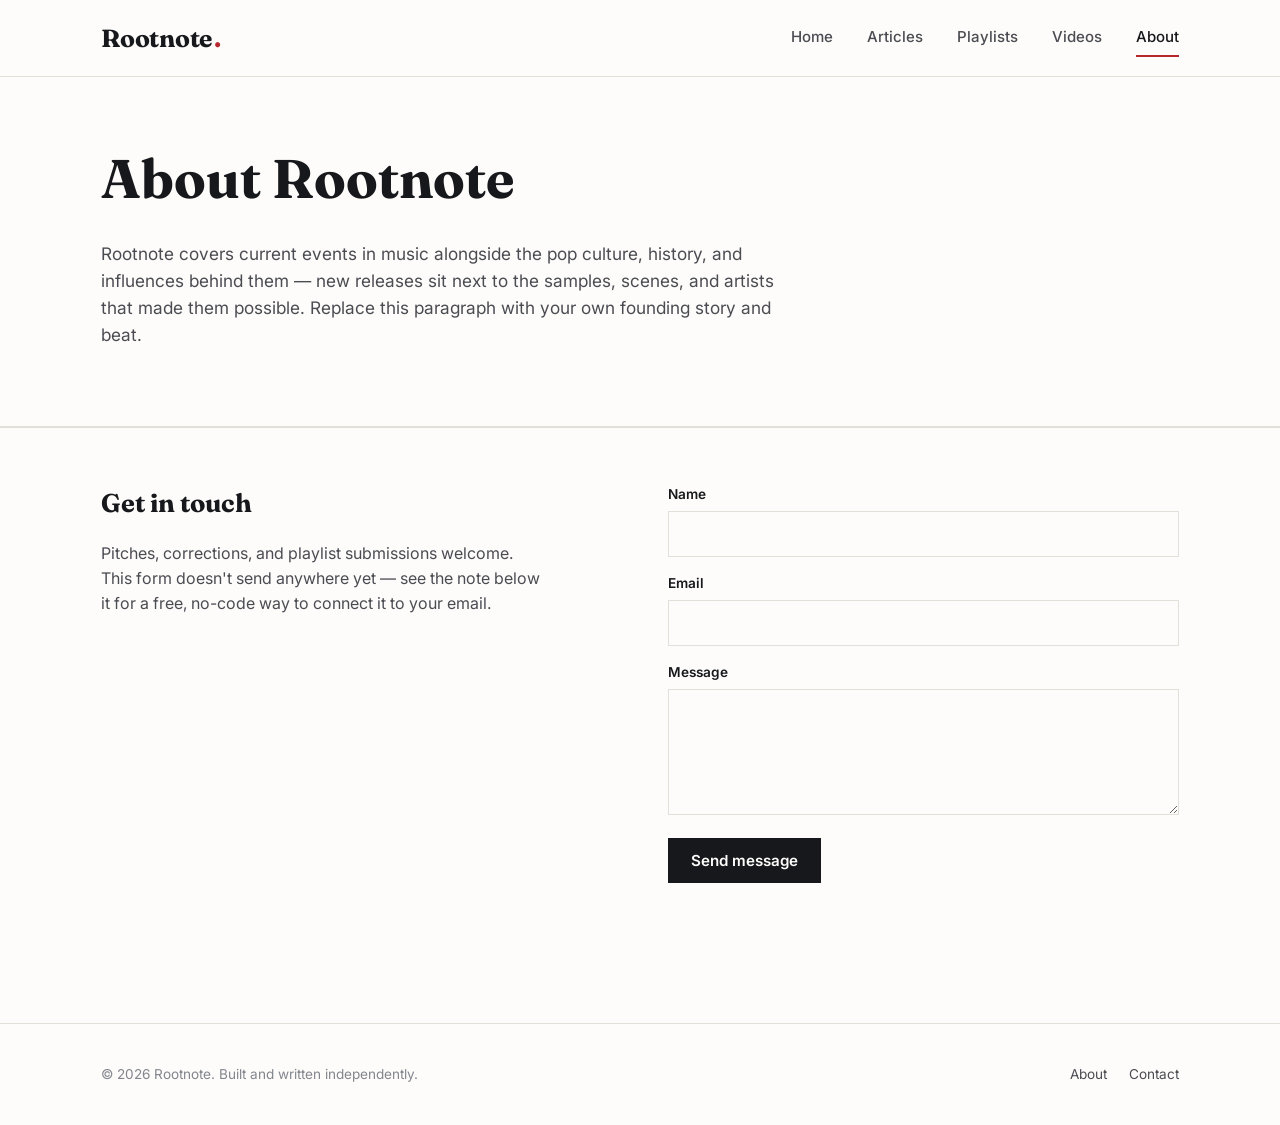
==== about.html @ 58539474 "Add files via upload" ====
<!DOCTYPE html>
<html lang="en">
<head>
<meta charset="UTF-8">
<meta name="viewport" content="width=device-width, initial-scale=1.0">
<title>About — Rootnote</title>
<meta name="description" content="About Rootnote and how to get in touch.">
<link rel="stylesheet" href="css/style.css">
</head>
<body>

<header class="site-header">
  <div class="wrap">
    <a href="index.html" class="wordmark">Rootnote<span class="dot">.</span></a>
    <nav class="main-nav" id="main-nav">
      <a href="index.html">Home</a>
      <a href="articles.html">Articles</a>
      <a href="playlists.html">Playlists</a>
      <a href="videos.html">Videos</a>
      <a href="about.html" aria-current="page">About</a>
    </nav>
    <button class="nav-toggle" aria-label="Toggle menu" aria-expanded="false">
      <svg width="24" height="24" viewBox="0 0 24 24" fill="none" stroke="currentColor" stroke-width="2"><path d="M3 6h18M3 12h18M3 18h18"/></svg>
    </button>
  </div>
</header>

<section class="about-hero">
  <div class="wrap">
    <h1>About Rootnote</h1>
    <p>Rootnote covers current events in music alongside the pop culture, history, and influences behind them — new releases sit next to the samples, scenes, and artists that made them possible. Replace this paragraph with your own founding story and beat.</p>
  </div>
</section>

<section id="contact">
  <div class="wrap" style="display:grid; grid-template-columns: 1fr 1fr; gap:56px;">
    <div>
      <div class="section-head" style="border:none; margin-bottom:18px; padding-bottom:0;">
        <h2 style="font-size:1.6rem;">Get in touch</h2>
      </div>
      <p style="color:var(--ink-soft); max-width:44ch;">Pitches, corrections, and playlist submissions welcome. This form doesn't send anywhere yet — see the note below it for a free, no-code way to connect it to your email.</p>
    </div>
    <form class="contact-form">
      <div>
        <label for="name">Name</label>
        <input type="text" id="name" name="name" required>
      </div>
      <div>
        <label for="email">Email</label>
        <input type="email" id="email" name="email" required>
      </div>
      <div>
        <label for="message">Message</label>
        <textarea id="message" name="message" rows="5" required></textarea>
      </div>
      <button type="submit" class="btn btn-solid" style="align-self:flex-start;">Send message</button>
      <p class="form-status" style="font-size:0.88rem; color:var(--ink-faint);"></p>
    </form>
  </div>
</section>

<footer class="site-footer">
  <div class="wrap">
    <p>&copy; 2026 Rootnote. Built and written independently.</p>
    <div class="footer-links">
      <a href="about.html">About</a>
      <a href="about.html#contact">Contact</a>
    </div>
  </div>
</footer>

<script src="js/main.js"></script>
</body>
</html>
---- css/style.css ----
/* ===========================================================
   THE A-SIDE — design tokens
   Paper editorial look: white ground, near-black ink,
   a vinyl-label red for emphasis, a muted brass gold for
   secondary accents. Serif display / grotesque sans body.
=========================================================== */

@import url('https://fonts.googleapis.com/css2?family=Fraunces:opsz,wght@9..144,400;9..144,500;9..144,600;9..144,700&family=Inter:wght@400;500;600;700&display=swap');

:root {
  --paper: #FDFCFA;
  --ink: #17181C;
  --ink-soft: #4A4C52;
  --ink-faint: #83868D;
  --line: #E3E0D9;
  --red: #B5292E;
  --gold: #B8912B;
  --paper-shade: #F4F1EA;

  --serif: 'Fraunces', Georgia, serif;
  --sans: 'Inter', -apple-system, BlinkMacSystemFont, 'Segoe UI', sans-serif;

  --max-width: 1180px;
  --gutter: clamp(20px, 4vw, 56px);
}

* { box-sizing: border-box; }
html { scroll-behavior: smooth; }

body {
  margin: 0;
  background: var(--paper);
  color: var(--ink);
  font-family: var(--sans);
  font-size: 16px;
  line-height: 1.55;
  -webkit-font-smoothing: antialiased;
}

img { max-width: 100%; display: block; }

a {
  color: inherit;
  text-decoration: none;
}

.wrap {
  max-width: var(--max-width);
  margin: 0 auto;
  padding: 0 var(--gutter);
}

/* Focus visibility */
a:focus-visible,
button:focus-visible,
input:focus-visible {
  outline: 2px solid var(--red);
  outline-offset: 3px;
}

@media (prefers-reduced-motion: reduce) {
  html { scroll-behavior: auto; }
  * { animation: none !important; transition: none !important; }
}

/* ---------- Header / nav ---------- */

.site-header {
  border-bottom: 1px solid var(--line);
  position: sticky;
  top: 0;
  background: rgba(253, 252, 250, 0.94);
  backdrop-filter: saturate(140%) blur(6px);
  z-index: 40;
}

.site-header .wrap {
  display: flex;
  align-items: center;
  justify-content: space-between;
  height: 76px;
}

.wordmark {
  font-family: var(--serif);
  font-weight: 700;
  font-size: 1.55rem;
  letter-spacing: -0.01em;
  display: flex;
  align-items: baseline;
  gap: 2px;
}

.wordmark .dot { color: var(--red); }

.main-nav {
  display: flex;
  align-items: center;
  gap: 34px;
}

.main-nav a {
  font-size: 0.94rem;
  font-weight: 500;
  color: var(--ink-soft);
  padding: 6px 0;
  border-bottom: 2px solid transparent;
}

.main-nav a:hover,
.main-nav a[aria-current="page"] {
  color: var(--ink);
  border-bottom-color: var(--red);
}

.nav-toggle {
  display: none;
  background: none;
  border: none;
  cursor: pointer;
  padding: 8px;
}

.nav-toggle svg { display: block; }

@media (max-width: 780px) {
  .main-nav {
    position: fixed;
    top: 76px;
    left: 0;
    right: 0;
    background: var(--paper);
    border-bottom: 1px solid var(--line);
    flex-direction: column;
    align-items: flex-start;
    gap: 0;
    padding: 8px var(--gutter) 20px;
    transform: translateY(-8px);
    opacity: 0;
    pointer-events: none;
    transition: opacity 0.18s ease, transform 0.18s ease;
  }
  .main-nav.open {
    opacity: 1;
    pointer-events: auto;
    transform: translateY(0);
  }
  .main-nav a {
    width: 100%;
    padding: 12px 0;
    border-bottom: 1px solid var(--line);
  }
  .nav-toggle { display: block; }
}

/* ---------- Hero ---------- */

.hero {
  padding: 64px 0 56px;
  border-bottom: 1px solid var(--line);
}

.hero .wrap {
  display: grid;
  grid-template-columns: 1.15fr 0.85fr;
  gap: var(--gutter);
  align-items: end;
}

.hero-kicker {
  font-family: var(--serif);
  font-style: italic;
  font-size: 1.05rem;
  color: var(--red);
  margin: 0 0 14px;
}

.hero h1 {
  font-family: var(--serif);
  font-size: clamp(2.4rem, 4.6vw, 4rem);
  line-height: 1.04;
  font-weight: 600;
  margin: 0 0 20px;
  max-width: 14ch;
}

.hero p {
  font-size: 1.08rem;
  color: var(--ink-soft);
  max-width: 46ch;
  margin: 0 0 26px;
}

.hero-meta {
  border-left: 3px solid var(--ink);
  padding-left: 22px;
}

.hero-meta h2 {
  font-family: var(--serif);
  font-size: 1.3rem;
  margin: 0 0 8px;
}

.hero-meta p {
  color: var(--ink-soft);
  font-size: 0.98rem;
  margin: 0;
}

/* ---------- Buttons ---------- */

.btn {
  display: inline-flex;
  align-items: center;
  gap: 8px;
  font-family: var(--sans);
  font-weight: 600;
  font-size: 0.95rem;
  padding: 12px 22px;
  border: 1.5px solid var(--ink);
  color: var(--ink);
  background: transparent;
  cursor: pointer;
}

.btn:hover { background: var(--ink); color: var(--paper); }

.btn-solid {
  background: var(--ink);
  color: var(--paper);
}

.btn-solid:hover {
  background: var(--red);
  border-color: var(--red);
  color: var(--paper);
}

/* ---------- Section headings ---------- */

.section-head {
  display: flex;
  align-items: baseline;
  justify-content: space-between;
  border-bottom: 1px solid var(--line);
  padding-bottom: 14px;
  margin-bottom: 34px;
}

.section-head h2 {
  font-family: var(--serif);
  font-size: 1.9rem;
  margin: 0;
}

.section-head a {
  font-size: 0.92rem;
  font-weight: 600;
  color: var(--red);
  white-space: nowrap;
}

section { padding: 56px 0; }
section + section { border-top: 1px solid var(--line); }

/* ---------- Article grid / cards ---------- */

.article-grid {
  display: grid;
  grid-template-columns: repeat(3, 1fr);
  gap: 40px 32px;
}

.article-grid.two-col { grid-template-columns: repeat(2, 1fr); }

@media (max-width: 900px) {
  .article-grid { grid-template-columns: repeat(2, 1fr); }
}
@media (max-width: 620px) {
  .article-grid, .article-grid.two-col { grid-template-columns: 1fr; }
}

.card { display: flex; flex-direction: column; }

.card-tag {
  font-size: 0.78rem;
  font-weight: 600;
  color: var(--red);
  margin-bottom: 10px;
}

.card h3 {
  font-family: var(--serif);
  font-size: 1.32rem;
  line-height: 1.22;
  margin: 0 0 10px;
}

.card p {
  color: var(--ink-soft);
  font-size: 0.96rem;
  margin: 0 0 14px;
}

.card .byline {
  font-size: 0.82rem;
  color: var(--ink-faint);
  margin-top: auto;
}

.card a.card-title-link:hover { color: var(--red); }

/* ---------- Playlists ---------- */

.playlist-block {
  display: grid;
  grid-template-columns: 0.9fr 1.1fr;
  gap: 36px;
  align-items: start;
  padding: 40px 0;
}

.playlist-block + .playlist-block { border-top: 1px solid var(--line); }

.playlist-block h3 {
  font-family: var(--serif);
  font-size: 1.6rem;
  margin: 0 0 10px;
}

.playlist-source {
  display: inline-block;
  font-size: 0.76rem;
  font-weight: 600;
  color: var(--gold);
  border: 1px solid var(--gold);
  padding: 3px 10px;
  margin-bottom: 14px;
}

.playlist-block p { color: var(--ink-soft); }

.embed-wrap { width: 100%; }
.embed-wrap iframe { width: 100%; border: none; }

@media (max-width: 780px) {
  .playlist-block { grid-template-columns: 1fr; }
}

/* ---------- Videos ---------- */

.video-grid {
  display: grid;
  grid-template-columns: repeat(2, 1fr);
  gap: 36px;
}

@media (max-width: 780px) {
  .video-grid { grid-template-columns: 1fr; }
}

.video-frame {
  position: relative;
  width: 100%;
  padding-top: 56.25%;
  background: var(--paper-shade);
  border: 1px solid var(--line);
}

.video-frame iframe {
  position: absolute;
  inset: 0;
  width: 100%;
  height: 100%;
  border: none;
}

.video-card h3 {
  font-family: var(--serif);
  font-size: 1.15rem;
  margin: 14px 0 6px;
}

.video-card p { color: var(--ink-soft); font-size: 0.92rem; margin: 0; }

/* ---------- Article page ---------- */

.article-header { padding: 56px 0 36px; border-bottom: 1px solid var(--line); }
.article-header .kicker {
  font-size: 0.8rem;
  font-weight: 700;
  color: var(--red);
  margin-bottom: 14px;
}
.article-header h1 {
  font-family: var(--serif);
  font-size: clamp(2rem, 4.4vw, 3.1rem);
  line-height: 1.08;
  margin: 0 0 18px;
  max-width: 20ch;
}
.article-header .dek {
  font-size: 1.12rem;
  color: var(--ink-soft);
  max-width: 60ch;
  margin: 0 0 22px;
}
.article-header .byline {
  font-size: 0.9rem;
  color: var(--ink-faint);
  border-top: 1px solid var(--line);
  padding-top: 16px;
}

.article-body {
  max-width: 68ch;
  margin: 0 auto;
  padding: 48px var(--gutter);
  font-size: 1.08rem;
}

.article-body p { margin: 0 0 22px; }

.article-body h2 {
  font-family: var(--serif);
  font-size: 1.6rem;
  margin: 44px 0 18px;
}

.article-body blockquote {
  font-family: var(--serif);
  font-style: italic;
  font-size: 1.3rem;
  line-height: 1.4;
  border-left: 3px solid var(--red);
  padding-left: 22px;
  margin: 34px 0;
  color: var(--ink);
}

/* ---------- About page ---------- */

.about-hero {
  padding: 60px 0;
  border-bottom: 1px solid var(--line);
}
.about-hero h1 {
  font-family: var(--serif);
  font-size: clamp(2.2rem, 4.5vw, 3.4rem);
  margin: 0 0 20px;
  max-width: 16ch;
}
.about-hero p {
  max-width: 62ch;
  font-size: 1.08rem;
  color: var(--ink-soft);
}

.contact-form {
  max-width: 520px;
  display: flex;
  flex-direction: column;
  gap: 16px;
}
.contact-form label {
  font-size: 0.85rem;
  font-weight: 600;
  margin-bottom: 6px;
  display: block;
}
.contact-form input,
.contact-form textarea {
  width: 100%;
  font-family: var(--sans);
  font-size: 1rem;
  padding: 12px 14px;
  border: 1.5px solid var(--line);
  background: var(--paper);
  color: var(--ink);
}
.contact-form input:focus,
.contact-form textarea:focus { border-color: var(--ink); outline: none; }

/* ---------- Footer ---------- */

.site-footer {
  border-top: 1px solid var(--line);
  padding: 40px 0;
  margin-top: 40px;
}
.site-footer .wrap {
  display: flex;
  align-items: center;
  justify-content: space-between;
  flex-wrap: wrap;
  gap: 16px;
}
.site-footer p {
  font-size: 0.85rem;
  color: var(--ink-faint);
  margin: 0;
}
.footer-links { display: flex; gap: 22px; }
.footer-links a { font-size: 0.85rem; color: var(--ink-soft); }
.footer-links a:hover { color: var(--red); }
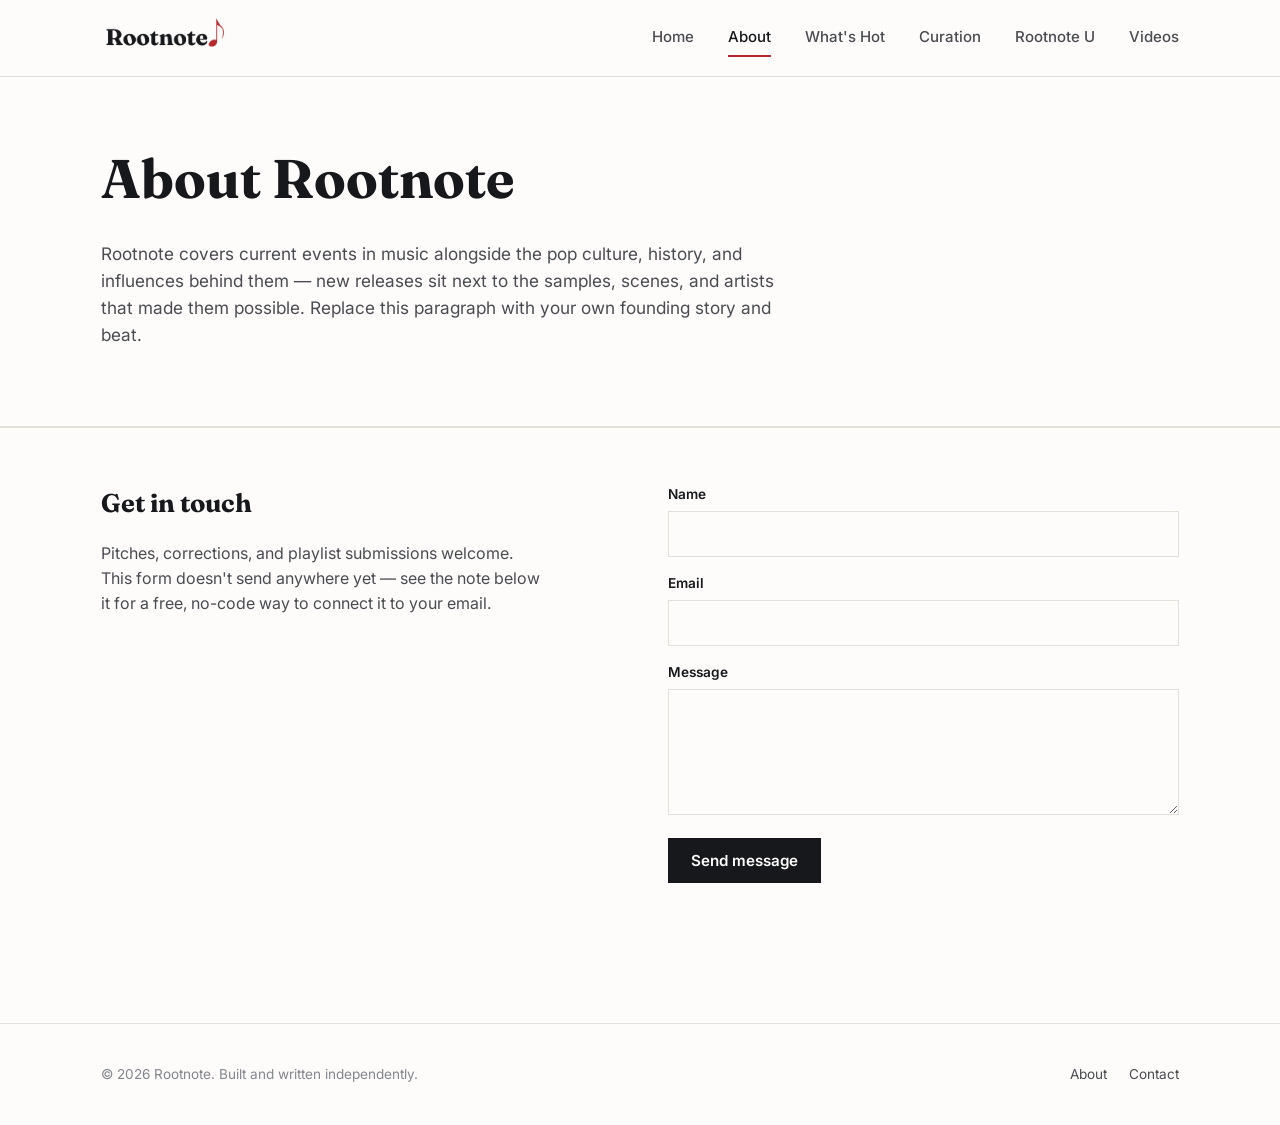
==== commit 9d00a5ca: "Add files via upload" ====
--- a/about.html
+++ b/about.html
@@ -11,13 +11,14 @@
 
 <header class="site-header">
   <div class="wrap">
-    <a href="index.html" class="wordmark">Rootnote<span class="dot">.</span></a>
+    <a href="index.html" class="wordmark"><img src="images/rootnote-logo.png" alt="Rootnote" class="logo-img"></a>
     <nav class="main-nav" id="main-nav">
       <a href="index.html">Home</a>
-      <a href="articles.html">Articles</a>
-      <a href="playlists.html">Playlists</a>
+      <a href="about.html" aria-current="page">About</a>
+      <a href="articles.html">What's Hot</a>
+      <a href="playlists.html">Curation</a>
+      <a href="rootnote-u.html">Rootnote U</a>
       <a href="videos.html">Videos</a>
-      <a href="about.html" aria-current="page">About</a>
     </nav>
     <button class="nav-toggle" aria-label="Toggle menu" aria-expanded="false">
       <svg width="24" height="24" viewBox="0 0 24 24" fill="none" stroke="currentColor" stroke-width="2"><path d="M3 6h18M3 12h18M3 18h18"/></svg>
--- a/css/style.css
+++ b/css/style.css
@@ -92,6 +92,20 @@
 }
 
 .wordmark .dot { color: var(--red); }
+
+.wordmark {
+  height: 40px;
+}
+
+.logo-img {
+  height: 40px;
+  width: auto;
+  display: block;
+}
+
+@media (max-width: 480px) {
+  .logo-img { height: 32px; }
+}
 
 .main-nav {
   display: flex;
@@ -439,6 +453,63 @@
   color: var(--ink);
 }
 
+/* ---------- Rootnote U ---------- */
+
+.lesson-card {
+  border: 1px solid var(--line);
+  padding: 28px;
+  display: flex;
+  flex-direction: column;
+  gap: 10px;
+}
+
+.lesson-card .lesson-num {
+  font-family: var(--serif);
+  font-style: italic;
+  color: var(--gold);
+  font-size: 1rem;
+}
+
+.lesson-card h3 {
+  font-family: var(--serif);
+  font-size: 1.35rem;
+  margin: 0;
+}
+
+.lesson-card p { color: var(--ink-soft); font-size: 0.96rem; margin: 0; }
+
+.lesson-card.upcoming { opacity: 0.55; }
+
+.decade-nav {
+  display: flex;
+  flex-wrap: wrap;
+  gap: 10px;
+  padding: 20px 0 8px;
+  margin-bottom: 10px;
+  border-bottom: 1px solid var(--line);
+}
+
+.decade-nav a {
+  font-size: 0.86rem;
+  font-weight: 600;
+  padding: 7px 14px;
+  border: 1px solid var(--line);
+  color: var(--ink-soft);
+}
+
+.decade-nav a:hover {
+  border-color: var(--red);
+  color: var(--red);
+}
+
+.article-body .decade-year {
+  font-family: var(--serif);
+  font-style: italic;
+  color: var(--red);
+  font-size: 1.05rem;
+  margin: 0 0 4px;
+}
+
 /* ---------- About page ---------- */
 
 .about-hero {
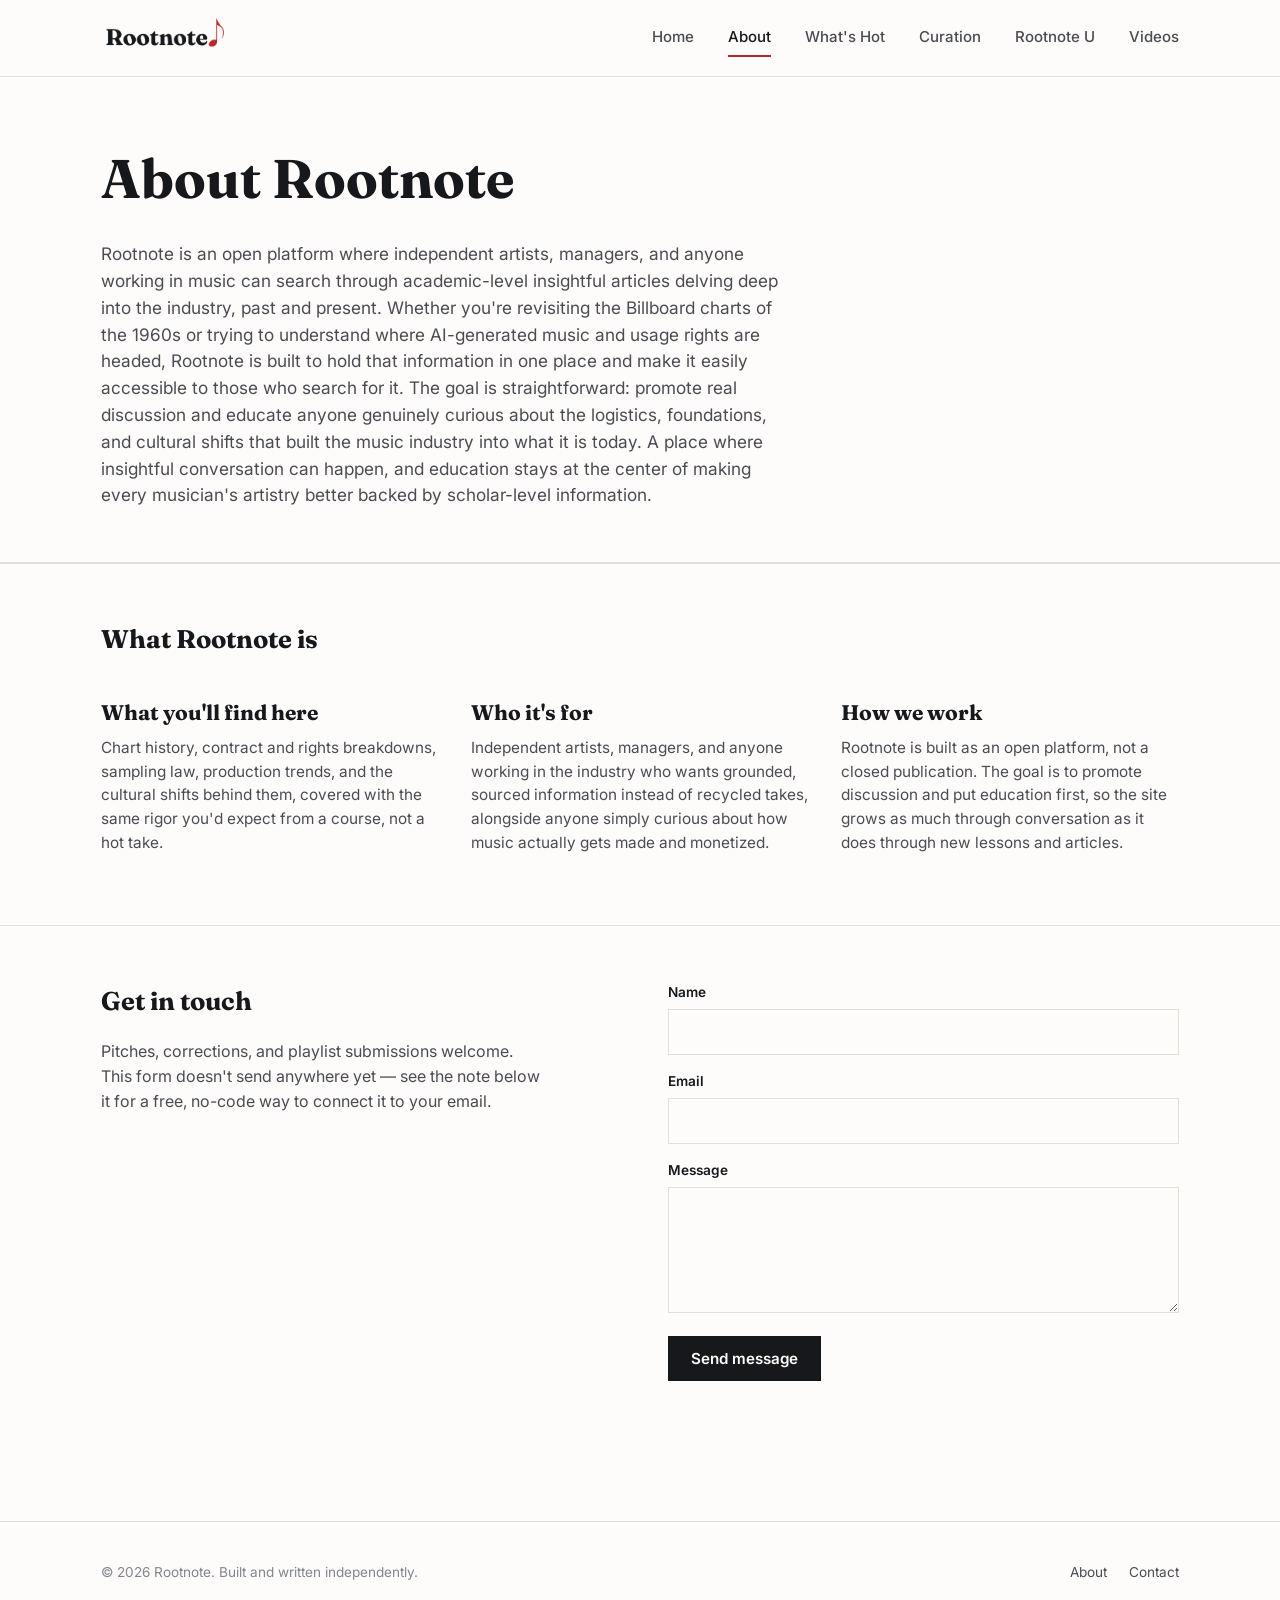
==== commit ad48fc2a: "Add files via upload" ====
--- a/about.html
+++ b/about.html
@@ -26,12 +26,37 @@
   </div>
 </header>
 
-<section class="about-hero">
+<section class="about-hero" style="padding-bottom:36px;">
   <div class="wrap">
     <h1>About Rootnote</h1>
-    <p>Rootnote covers current events in music alongside the pop culture, history, and influences behind them — new releases sit next to the samples, scenes, and artists that made them possible. Replace this paragraph with your own founding story and beat.</p>
+    <p>Rootnote is an open platform where independent artists, managers, and anyone working in music can search through academic-level insightful articles delving deep into the industry, past and present. Whether you're revisiting the Billboard charts of the 1960s or trying to understand where AI-generated music and usage rights are headed, Rootnote is built to hold that information in one place and make it easily accessible to those who search for it. The goal is straightforward: promote real discussion and educate anyone genuinely curious about the logistics, foundations, and cultural shifts that built the music industry into what it is today. A place where insightful conversation can happen, and education stays at the center of making every musician's artistry better backed by scholar-level information.</p>
   </div>
 </section>
+
+<section>
+  <div class="wrap">
+    <div class="section-head" style="border:none; margin-bottom:26px;"><h2 style="font-size:1.6rem;">What Rootnote is</h2></div>
+    <div class="article-grid">
+
+      <div class="card">
+        <h3>What you'll find here</h3>
+        <p>Chart history, contract and rights breakdowns, sampling law, production trends, and the cultural shifts behind them, covered with the same rigor you'd expect from a course, not a hot take.</p>
+      </div>
+
+      <div class="card">
+        <h3>Who it's for</h3>
+        <p>Independent artists, managers, and anyone working in the industry who wants grounded, sourced information instead of recycled takes, alongside anyone simply curious about how music actually gets made and monetized.</p>
+      </div>
+
+      <div class="card">
+        <h3>How we work</h3>
+        <p>Rootnote is built as an open platform, not a closed publication. The goal is to promote discussion and put education first, so the site grows as much through conversation as it does through new lessons and articles.</p>
+      </div>
+
+    </div>
+  </div>
+</section>
+
 
 <section id="contact">
   <div class="wrap" style="display:grid; grid-template-columns: 1fr 1fr; gap:56px;">
